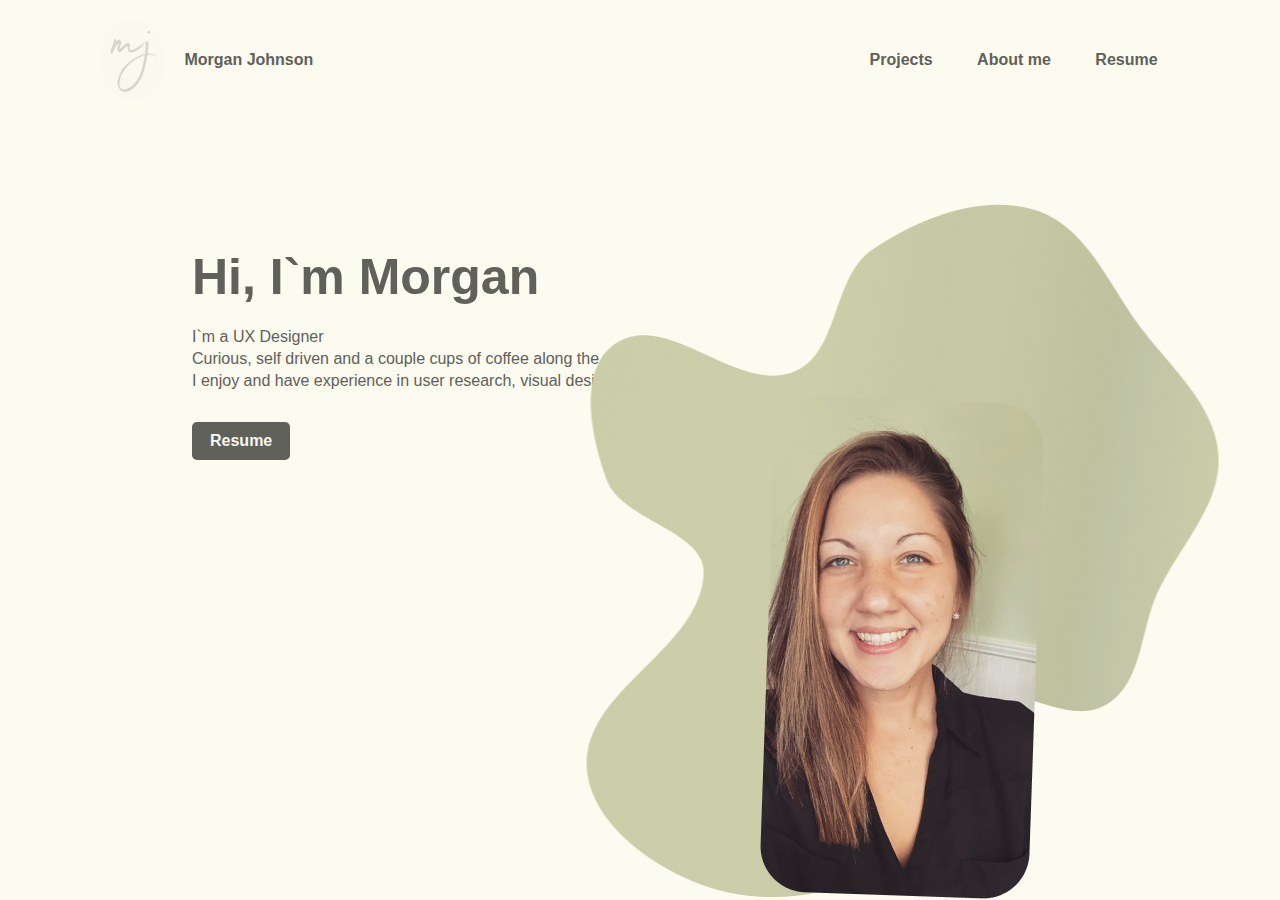
==== index.html @ 82e25c68 "add css styles to hero and nav" ====
<!DOCTYPE html>
<html lang="en">
  <head>
    <meta charset="UTF-8" />
    <meta http-equiv="X-UA-Compatible" content="IE=edge" />
    <meta name="viewport" content="width=device-width, initial-scale=1.0" />
    <title>Morgan Johnson | UX</title>
  </head>
  <body></body>
    <link rel="stylesheet" href="css/styles.css" />
  </head>
  <body>
    <div class="hero">
      <nav>
        <div class="logo-header">
          <img src="images/masked circle logo.png" class="logo" />
          <span>Morgan Johnson</span>
        </div>
        <ul>
          <li><a href="#">Projects</a></li>
          <li><a href="#">About me</a></li>
          <li><a href="#">Resume</a></li>
        </ul>
      </nav>
      <div class="detail">
        <h1>Hi, I`m Morgan</h1>
        <p>I`m a UX Designer</p>
        <p>Curious, self driven and a couple cups of coffee along the way.</p>
        <p>I enjoy and have experience in user research, visual design & prototyping.</p>
        <a href="#">Resume</a>
      </div>
      <div class="images">  
        <img src="images/Blob a.png" class="blob">
        <img src="images/Morgan Blob 2.png" class="morgan">
      </div>
    </div>
  </body>
</html>
---- css/styles.css ----
* {
  margin: 0;
  padding: 0;
  font-family: Verdana, Geneva, Tahoma, sans-serif;
}

.hero {
  position: relative;
  width: 100%;
  height: 100vh;
  background: rgb(252, 251, 240);
}

nav {
  display: flex;
  width: 84%;
  margin: auto;
  padding: 20px 0;
  align-items: center;
  justify-content: space-between;
}

nav ul li {
  display: inline-block;
  list-style: none;
  margin: 10px 20px;
}

nav ul li a {
  text-decoration: none;
  color: rgb(95, 97, 90);
  font-weight: bold;
}

nav ul li a:hover {
  color: rgb(30, 196, 182);
}

.logo-header {
  display: flex;
  align-items: center;
}
.logo-header span {
  color: rgb(95, 97, 90);
  font-weight: bold;
  margin: 10px 20px;
}

.detail {
  margin-left: 15%;
  margin-top: 10%;
}

.detail h1 {
  font-size: 50px;
  color: rgb(95, 97, 90);
  margin-bottom: 20px;
}

.detail p {
  color: rgb(95, 97, 90);
  line-height: 22px;
}

.detail a {
  background: rgb(95, 97, 90);
  padding: 10px 18px;
  text-decoration: none;
  font-weight: bold;
  color: rgb(250, 246, 241);
  display: inline-block;
  margin: 30px 0;
  border-radius: 5px;
}

.images {
  width: 45%;
  height: 10%;
  position: absolute;
  bottom: 0;
  right: 90px;
}

.images img {
  height: fit-content 20%;
  position: absolute;
  left: 50%;
  bottom: 0;
  transform: translateX(-50%);
  transition: bottom 1s, left 1s;
}

.images:hover .blob {
  bottom: 40px;
}

.images:hover .morgan {
  left: 45%;
}
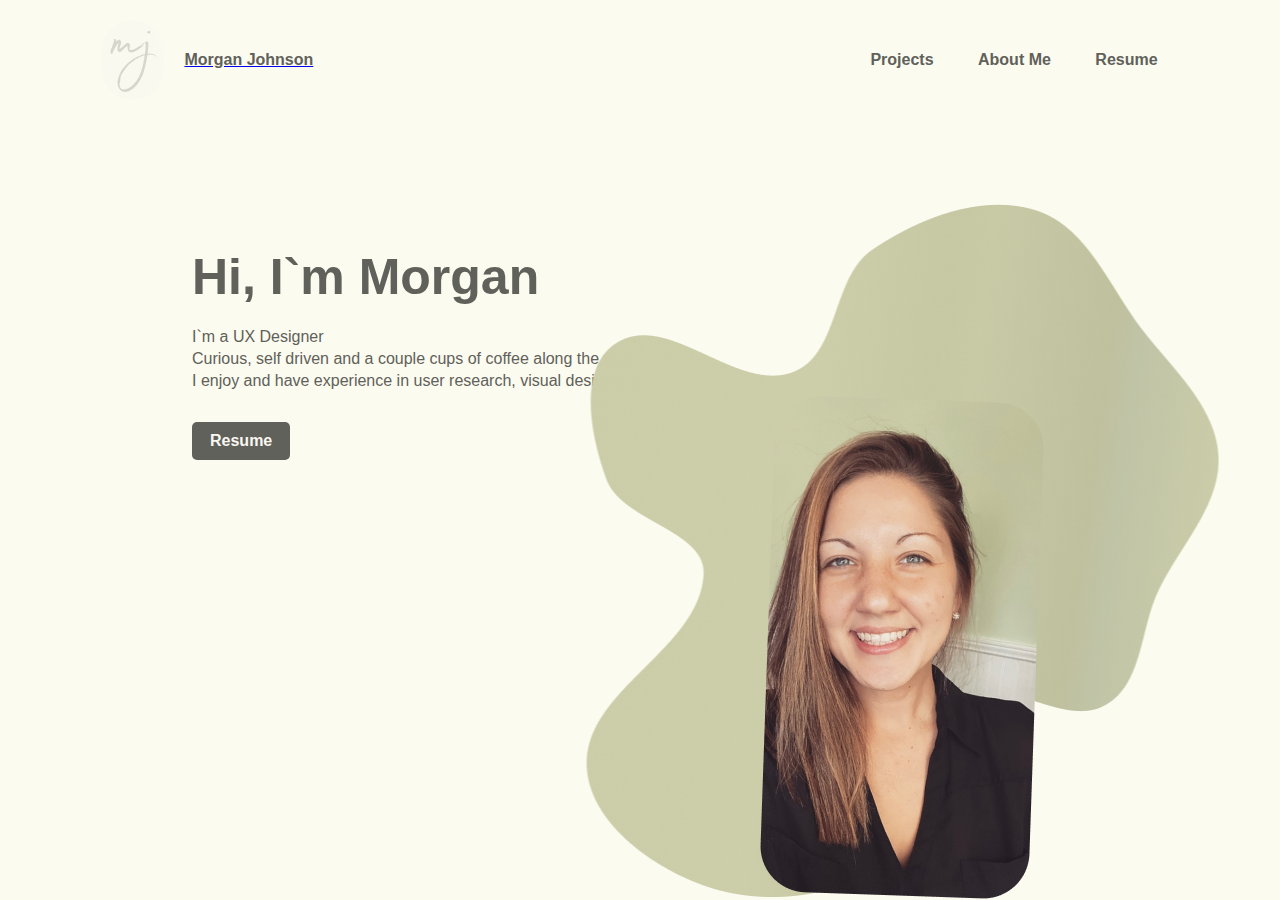
==== commit f9c25055: "updated css styles to projects page" ====
--- a/index.html
+++ b/index.html
@@ -12,14 +12,16 @@
   <body>
     <div class="hero">
       <nav>
-        <div class="logo-header">
-          <img src="images/masked circle logo.png" class="logo" />
-          <span>Morgan Johnson</span>
-        </div>
+        <a href="/">
+          <div class="logo-header">
+            <img src="images/masked circle logo.png" class="logo" />
+            <span class="logo-name">Morgan Johnson</span>
+          </div>
+        </a>
         <ul>
-          <li><a href="#">Projects</a></li>
-          <li><a href="#">About me</a></li>
-          <li><a href="#">Resume</a></li>
+          <li><a href="/pages/projects.html">Projects</a></li>
+          <li><a href="/pages/aboutMe.html">About Me</a></li>
+          <li><a href="/pages/resume.html">Resume</a></li>
         </ul>
       </nav>
       <div class="detail">
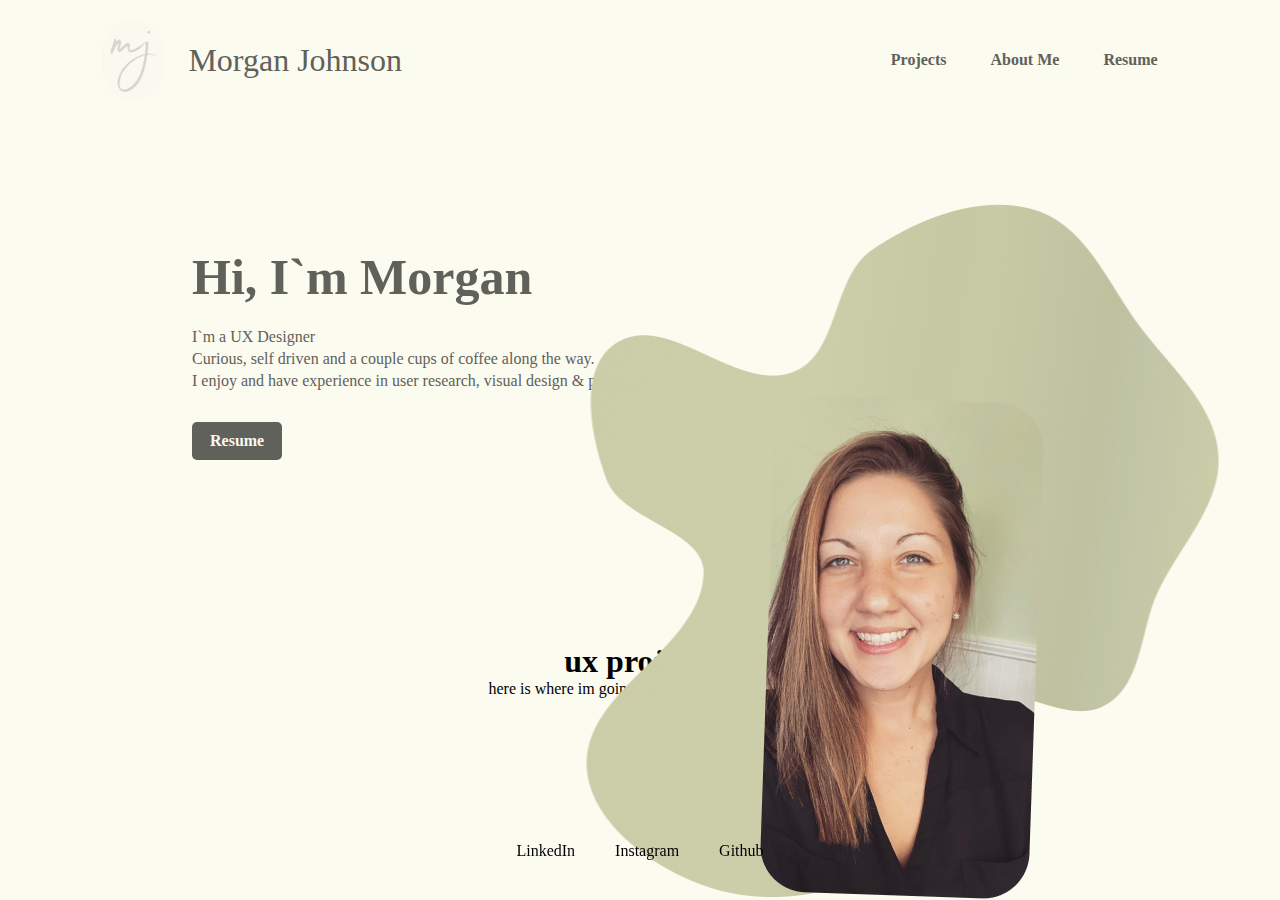
==== commit 1d3c682a: "added section and footer to index.html" ====
--- a/index.html
+++ b/index.html
@@ -35,6 +35,17 @@
         <img src="images/Blob a.png" class="blob">
         <img src="images/Morgan Blob 2.png" class="morgan">
       </div>
+      <section class="main">  
+        <h1>ux projects</h1>
+        <p> here is where im going to list all of my projects</p>
+      </section>
+      <footer>  
+        <ul>  
+          <li>LinkedIn</li>
+          <li>Instagram</li>
+          <li><a href="https://github.com/mojoe15" target="_blank">Github</a></li>
+        </ul>
+      </footer>
     </div>
   </body>
 </html>
--- a/css/styles.css
+++ b/css/styles.css
@@ -1,7 +1,12 @@
 * {
   margin: 0;
   padding: 0;
-  font-family: Verdana, Geneva, Tahoma, sans-serif;
+  font-family: serif;
+}
+
+a {
+  color: inherit;
+  text-decoration: none;
 }
 
 .hero {
@@ -34,16 +39,6 @@
 
 nav ul li a:hover {
   color: rgb(30, 196, 182);
-}
-
-.logo-header {
-  display: flex;
-  align-items: center;
-}
-.logo-header span {
-  color: rgb(95, 97, 90);
-  font-weight: bold;
-  margin: 10px 20px;
 }
 
 .detail {
@@ -97,3 +92,39 @@
 .images:hover .morgan {
   left: 45%;
 }
+
+.logo-header {
+  display: flex;
+  align-items: center;
+}
+
+.logo-name {
+  margin-left: 24px;
+  font-size: 2rem;
+  color: rgb(95, 97, 90);
+}
+
+.main {
+  margin-top: 17vh;
+  text-align: center;
+}
+
+footer {
+  position: fixed;
+  bottom: 0;
+  left: 0;
+  display: flex;
+  justify-content: center;
+}
+
+footer ul {
+  display: flex;
+  width: 100vw;
+  justify-content: center;
+}
+
+footer ul li {
+  display: inline-block;
+  list-style: none;
+  margin: 10px 20px 40px 20px;
+}
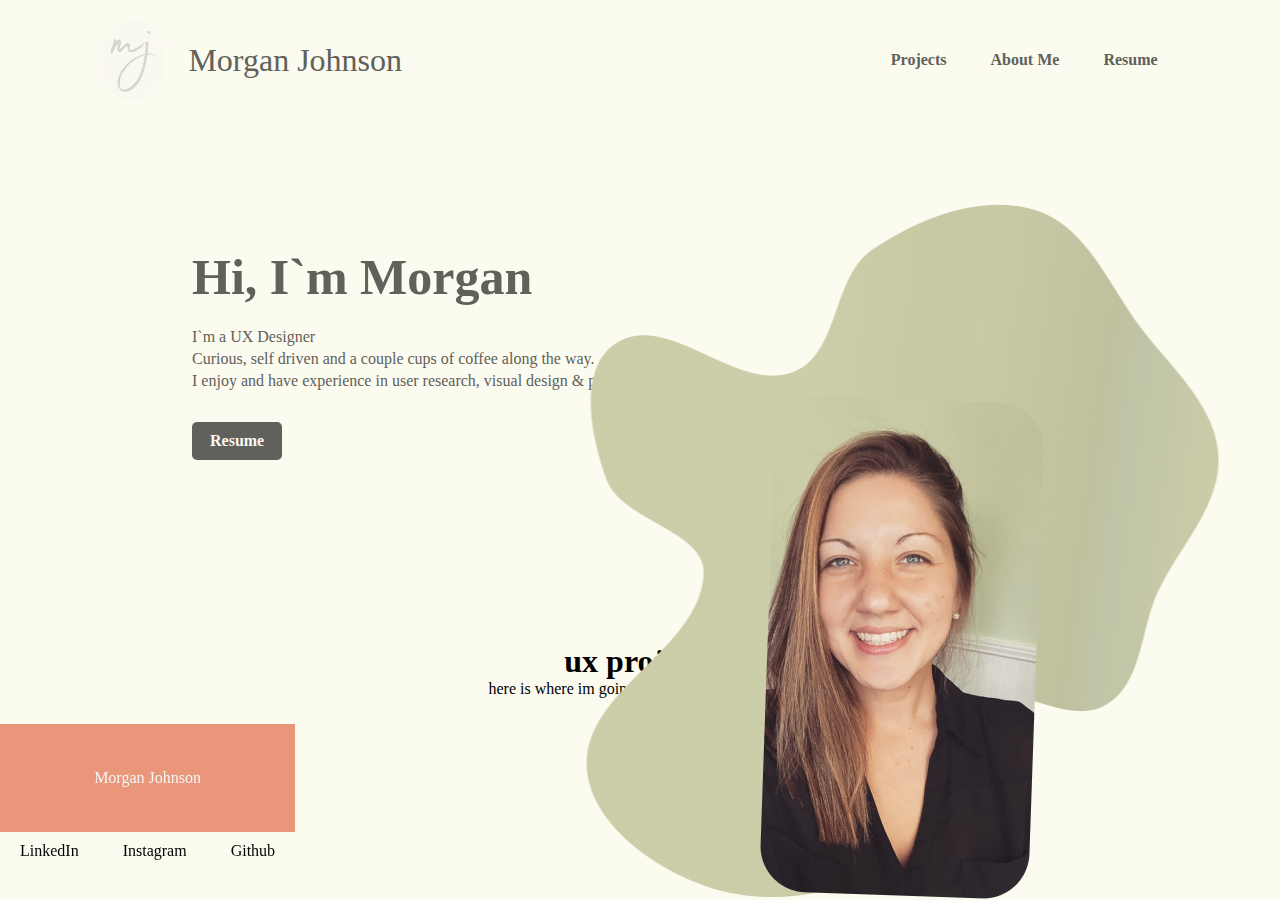
==== commit 5725b76f: "dark salmon footer and social links" ====
--- a/index.html
+++ b/index.html
@@ -5,8 +5,6 @@
     <meta http-equiv="X-UA-Compatible" content="IE=edge" />
     <meta name="viewport" content="width=device-width, initial-scale=1.0" />
     <title>Morgan Johnson | UX</title>
-  </head>
-  <body></body>
     <link rel="stylesheet" href="css/styles.css" />
   </head>
   <body>
@@ -28,22 +26,28 @@
         <h1>Hi, I`m Morgan</h1>
         <p>I`m a UX Designer</p>
         <p>Curious, self driven and a couple cups of coffee along the way.</p>
-        <p>I enjoy and have experience in user research, visual design & prototyping.</p>
+        <p>
+          I enjoy and have experience in user research, visual design &
+          prototyping.
+        </p>
         <a href="#">Resume</a>
       </div>
-      <div class="images">  
-        <img src="images/Blob a.png" class="blob">
-        <img src="images/Morgan Blob 2.png" class="morgan">
+      <div class="images">
+        <img src="images/Blob a.png" class="blob" />
+        <img src="images/Morgan Blob 2.png" class="morgan" />
       </div>
-      <section class="main">  
+      <section class="main">
         <h1>ux projects</h1>
-        <p> here is where im going to list all of my projects</p>
+        <p>here is where im going to list all of my projects</p>
       </section>
-      <footer>  
-        <ul>  
+      <footer>
+        <p>Morgan Johnson</p>
+        <ul>
           <li>LinkedIn</li>
           <li>Instagram</li>
-          <li><a href="https://github.com/mojoe15" target="_blank">Github</a></li>
+          <li>
+            <a href="https://github.com/mojoe15" target="_blank">Github</a>
+          </li>
         </ul>
       </footer>
     </div>
--- a/css/styles.css
+++ b/css/styles.css
@@ -113,14 +113,9 @@
   position: fixed;
   bottom: 0;
   left: 0;
-  display: flex;
+  display: block;
   justify-content: center;
-}
-
-footer ul {
-  display: flex;
-  width: 100vw;
-  justify-content: center;
+  border-bottom: 100px darksalmon;
 }
 
 footer ul li {
@@ -128,3 +123,10 @@
   list-style: none;
   margin: 10px 20px 40px 20px;
 }
+
+footer p {
+  text-align: center;
+  padding: 45px;
+  background-color: darksalmon;
+  color: whitesmoke;
+}
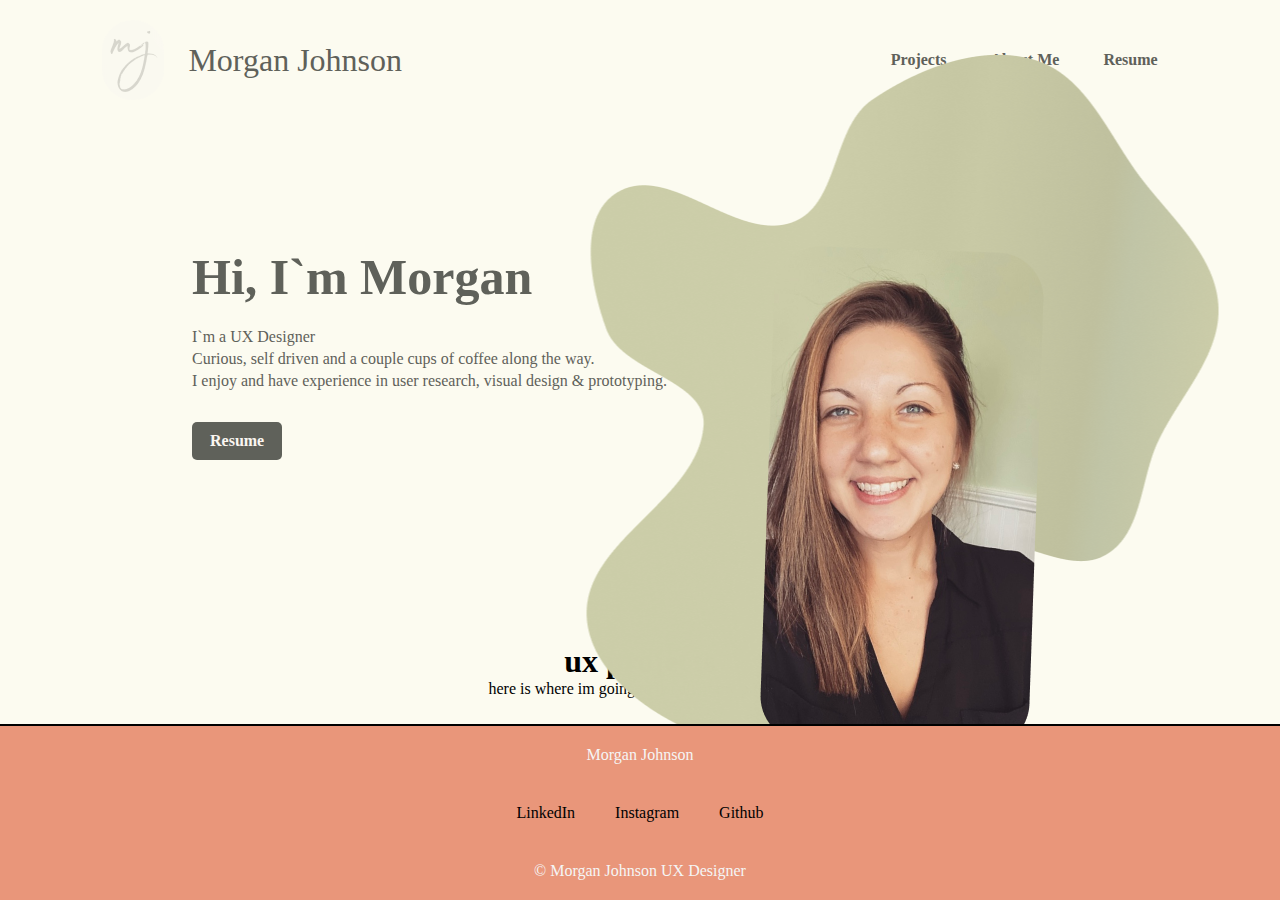
==== commit 10c89dad: "added footer and copyright logo" ====
--- a/index.html
+++ b/index.html
@@ -49,6 +49,7 @@
             <a href="https://github.com/mojoe15" target="_blank">Github</a>
           </li>
         </ul>
+        <p>&copy; Morgan Johnson UX Designer</p>
       </footer>
     </div>
   </body>
--- a/css/styles.css
+++ b/css/styles.css
@@ -76,21 +76,50 @@
   right: 90px;
 }
 
+/* mobile first design */
 .images img {
-  height: fit-content 20%;
-  position: absolute;
-  left: 50%;
-  bottom: 0;
-  transform: translateX(-50%);
-  transition: bottom 1s, left 1s;
+  display: none;
 }
 
-.images:hover .blob {
-  bottom: 40px;
+/* media query */
+@media screen and (min-width: 768px) {
+  .images img {
+    display: block;
+    position: absolute;
+    bottom: 300px;
+    left: 200px;
+  }
+
+  .images .blob {
+    display: none;
+  }
+
+  .morgan {
+    left: 400px;
+  }
 }
 
-.images:hover .morgan {
-  left: 45%;
+/* media query */
+@media screen and (min-width: 1200px) {
+  .images img {
+    height: fit-content 20%;
+    position: absolute;
+    left: 50%;
+    bottom: 150px;
+    transform: translateX(-50%);
+    transition: bottom 1s, left 1s;
+  }
+
+  .images .blob {
+    display: block;
+  }
+  .images:hover .blob {
+    bottom: 40px;
+  }
+
+  .images:hover .morgan {
+    left: 45%;
+  }
 }
 
 .logo-header {
@@ -111,22 +140,29 @@
 
 footer {
   position: fixed;
+  display: flex;
+  flex-direction: column;
+  justify-content: center;
   bottom: 0;
   left: 0;
-  display: block;
+  background-color: darksalmon;
+  border-top: 2px solid black;
+  width: 100%;
+}
+
+footer ul {
+  display: flex;
   justify-content: center;
-  border-bottom: 100px darksalmon;
 }
 
 footer ul li {
   display: inline-block;
   list-style: none;
-  margin: 10px 20px 40px 20px;
+  margin: 20px 20px 20px 20px;
 }
 
 footer p {
   text-align: center;
-  padding: 45px;
-  background-color: darksalmon;
+  padding: 20px;
   color: whitesmoke;
 }
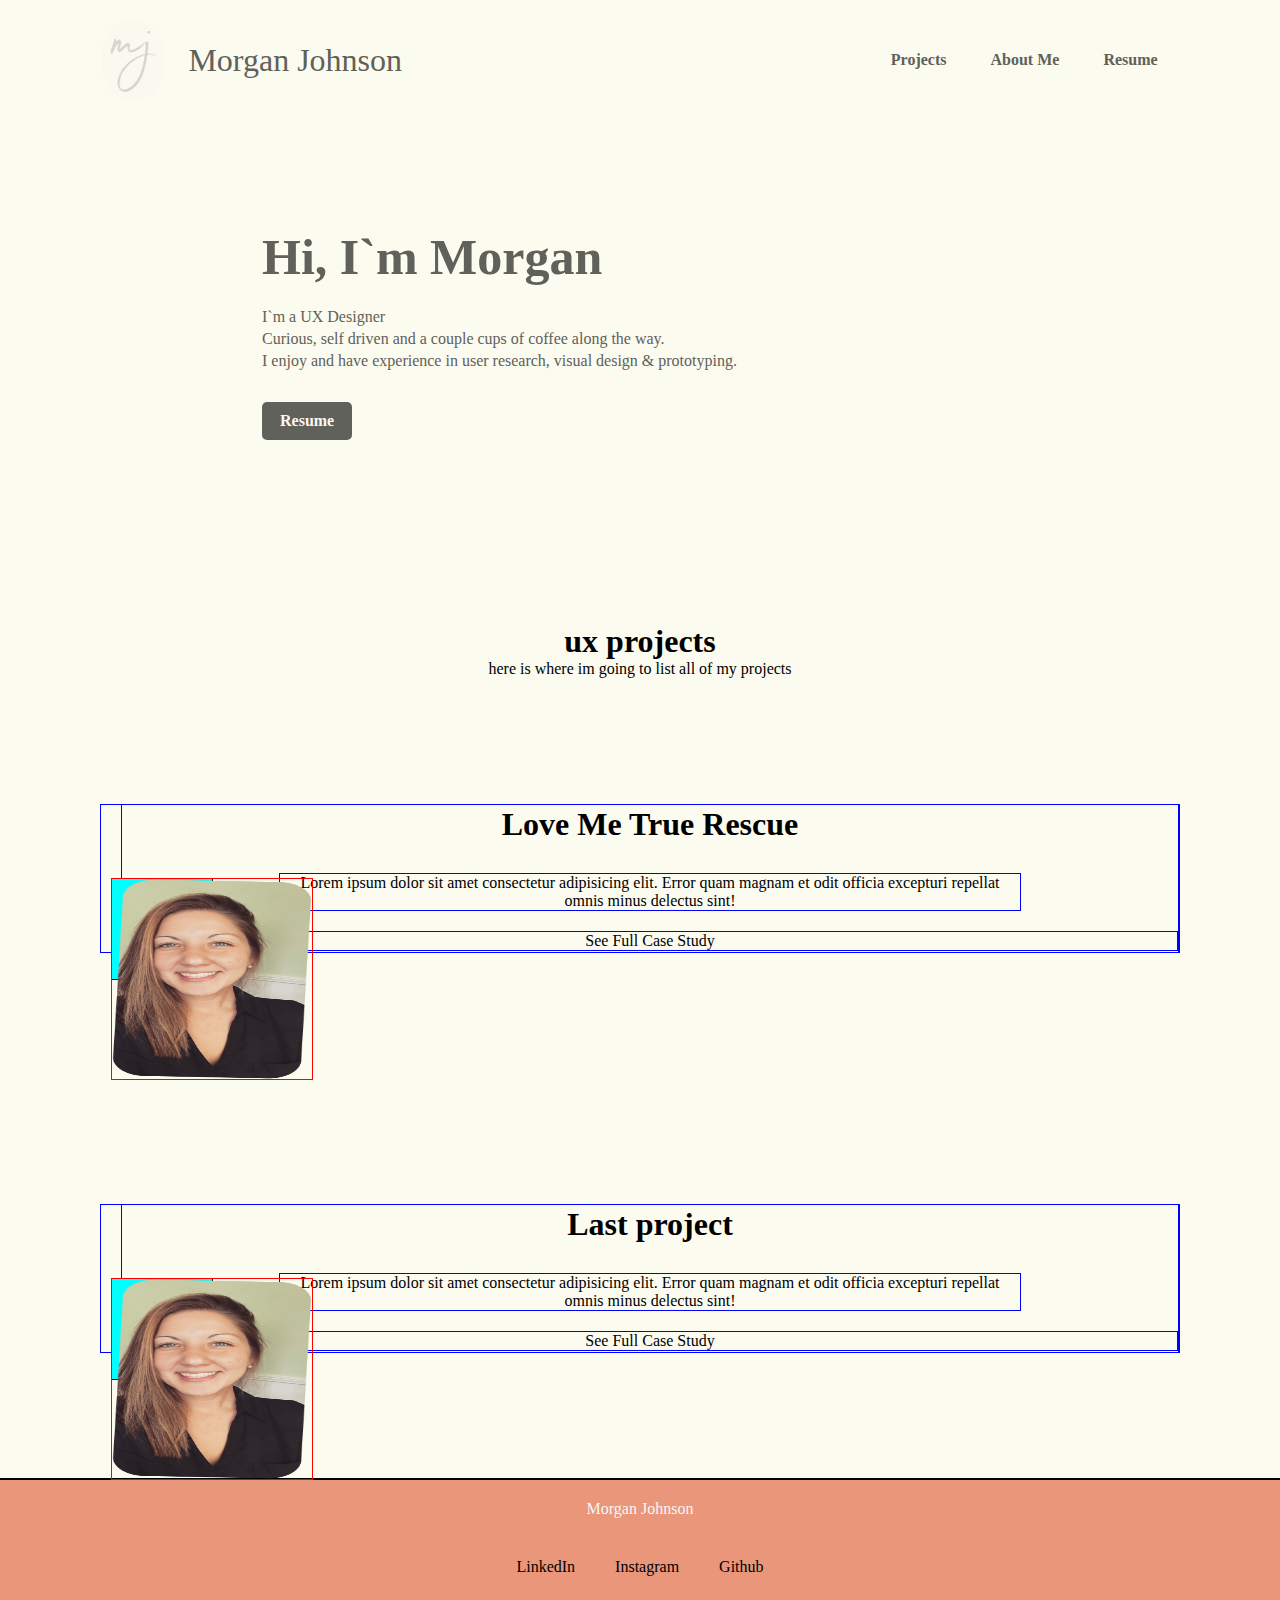
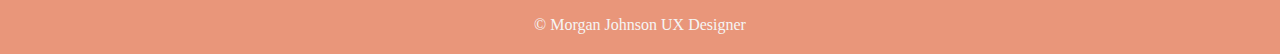
==== commit 15093b7e: "added css styles to projects container" ====
--- a/index.html
+++ b/index.html
@@ -1,56 +1,128 @@
 <!DOCTYPE html>
 <html lang="en">
-  <head>
-    <meta charset="UTF-8" />
-    <meta http-equiv="X-UA-Compatible" content="IE=edge" />
-    <meta name="viewport" content="width=device-width, initial-scale=1.0" />
-    <title>Morgan Johnson | UX</title>
-    <link rel="stylesheet" href="css/styles.css" />
-  </head>
-  <body>
-    <div class="hero">
-      <nav>
-        <a href="/">
-          <div class="logo-header">
-            <img src="images/masked circle logo.png" class="logo" />
-            <span class="logo-name">Morgan Johnson</span>
-          </div>
-        </a>
-        <ul>
-          <li><a href="/pages/projects.html">Projects</a></li>
-          <li><a href="/pages/aboutMe.html">About Me</a></li>
-          <li><a href="/pages/resume.html">Resume</a></li>
-        </ul>
-      </nav>
-      <div class="detail">
-        <h1>Hi, I`m Morgan</h1>
-        <p>I`m a UX Designer</p>
-        <p>Curious, self driven and a couple cups of coffee along the way.</p>
-        <p>
-          I enjoy and have experience in user research, visual design &
-          prototyping.
-        </p>
-        <a href="#">Resume</a>
-      </div>
-      <div class="images">
-        <img src="images/Blob a.png" class="blob" />
-        <img src="images/Morgan Blob 2.png" class="morgan" />
-      </div>
-      <section class="main">
-        <h1>ux projects</h1>
-        <p>here is where im going to list all of my projects</p>
-      </section>
-      <footer>
-        <p>Morgan Johnson</p>
-        <ul>
-          <li>LinkedIn</li>
-          <li>Instagram</li>
-          <li>
-            <a href="https://github.com/mojoe15" target="_blank">Github</a>
-          </li>
-        </ul>
-        <p>&copy; Morgan Johnson UX Designer</p>
-      </footer>
-    </div>
-  </body>
+    <head>
+        <meta charset="UTF-8" />
+        <meta http-equiv="X-UA-Compatible" content="IE=edge" />
+        <meta name="viewport" content="width=device-width, initial-scale=1.0" />
+        <title>Morgan Johnson | UX</title>
+        <link rel="stylesheet" href="css/styles.css" />
+    </head>
+    <body>
+        <div class="hero">
+            <nav>
+                <a href="/">
+                    <div class="logo-header">
+                        <img src="images/masked circle logo.png" class="logo" />
+                        <span class="logo-name">Morgan Johnson</span>
+                    </div>
+                </a>
+                <ul>
+                    <li><a href="#projects-section">Projects</a></li>
+                    <li><a href="/pages/aboutMe.html">About Me</a></li>
+                    <li><a href="/pages/resume.html">Resume</a></li>
+                </ul>
+            </nav>
+            <div class="body-margin">
+                <div class="detail">
+                    <h1>Hi, I`m Morgan</h1>
+                    <p>I`m a UX Designer</p>
+                    <p>
+                        Curious, self driven and a couple cups of coffee along
+                        the way.
+                    </p>
+                    <p>
+                        I enjoy and have experience in user research, visual
+                        design & prototyping.
+                    </p>
+                    <a href="#">Resume</a>
+                </div>
+                <div class="blob-with-image">
+                    <img src="images/Blob a.png" class="blob" />
+                    <img src="images/Morgan Blob 2.png" class="morgan" />
+                </div>
+                <section class="main" id="projects-section">
+                    <div>
+                        <h1>ux projects</h1>
+                        <p>here is where im going to list all of my projects</p>
+                    </div>
+                    <div class="projects">
+                        <div class="project-card-image-left">
+                            <div class="project-image-left">
+                                <div class="project-blob"></div>
+                                <img
+                                    src="images/Morgan Blob 2.png"
+                                    class="project-image"
+                                />
+                            </div>
+                            <div class="project-description">
+                                <h1>Love Me True Rescue</h1>
+                                <p>
+                                    Lorem ipsum dolor sit amet consectetur
+                                    adipisicing elit. Error quam magnam et odit
+                                    officia excepturi repellat omnis minus
+                                    delectus sint!
+                                </p>
+                                <a href="/" target="_blank"
+                                    >See Full Case Study</a
+                                >
+                            </div>
+                        </div>
+                        <!-- <div class="project-card-image-right">
+                            <div class="project-description">
+                                <h1>Second project</h1>
+                                <p>
+                                    Lorem ipsum dolor sit amet consectetur
+                                    adipisicing elit. Error quam magnam et odit
+                                    officia excepturi repellat omnis minus
+                                    delectus sint!
+                                </p>
+                                <a href="/" target="_blank"
+                                    >See Full Case Study</a
+                                >
+                            </div>
+                            <div class="project-image-right">
+                                <img  class="" />
+                                <img src="images/Morgan Blob 2.png" class="" />
+                            </div>
+                        </div> -->
+                        <div class="project-card-image-left">
+                            <div class="project-image-left">
+                                <div class="project-blob"></div>
+                                <img
+                                    src="images/Morgan Blob 2.png"
+                                    class="project-image"
+                                />
+                            </div>
+                            <div class="project-description">
+                                <h1>Last project</h1>
+                                <p>
+                                    Lorem ipsum dolor sit amet consectetur
+                                    adipisicing elit. Error quam magnam et odit
+                                    officia excepturi repellat omnis minus
+                                    delectus sint!
+                                </p>
+                                <a href="/" target="_blank"
+                                    >See Full Case Study</a
+                                >
+                            </div>
+                        </div>
+                    </div>
+                </section>
+            </div>
+
+            <footer>
+                <p>Morgan Johnson</p>
+                <ul>
+                    <li>LinkedIn</li>
+                    <li>Instagram</li>
+                    <li>
+                        <a href="https://github.com/mojoe15" target="_blank"
+                            >Github</a
+                        >
+                    </li>
+                </ul>
+                <p>&copy; Morgan Johnson UX Designer</p>
+            </footer>
+        </div>
+    </body>
 </html>
--- a/css/styles.css
+++ b/css/styles.css
@@ -1,168 +1,266 @@
 * {
-  margin: 0;
-  padding: 0;
-  font-family: serif;
+    margin: 0;
+    padding: 0;
+    font-family: serif;
+}
+
+html {
+    scroll-behavior: smooth;
 }
 
 a {
-  color: inherit;
-  text-decoration: none;
+    color: inherit;
+    text-decoration: none;
 }
 
 .hero {
-  position: relative;
-  width: 100%;
-  height: 100vh;
-  background: rgb(252, 251, 240);
+    position: relative;
+    width: 100%;
+    height: 100%;
+    background: rgb(252, 251, 240);
 }
 
 nav {
-  display: flex;
-  width: 84%;
-  margin: auto;
-  padding: 20px 0;
-  align-items: center;
-  justify-content: space-between;
+    display: flex;
+    width: 84%;
+    margin: auto;
+    padding: 20px 0;
+    align-items: center;
+    justify-content: space-between;
 }
 
 nav ul li {
-  display: inline-block;
-  list-style: none;
-  margin: 10px 20px;
+    display: inline-block;
+    list-style: none;
+    margin: 10px 20px;
 }
 
 nav ul li a {
-  text-decoration: none;
-  color: rgb(95, 97, 90);
-  font-weight: bold;
+    text-decoration: none;
+    color: rgb(95, 97, 90);
+    font-weight: bold;
 }
 
 nav ul li a:hover {
-  color: rgb(30, 196, 182);
+    color: rgb(30, 196, 182);
+}
+
+.body-margin {
+    margin: 0;
+}
+
+@media screen and (min-width: 600px) and (max-width: 768px) {
+    .body-margin {
+        margin: 0px 25px;
+    }
+}
+
+@media screen and (min-width: 768px) {
+    .body-margin {
+        margin: 0px 100px;
+    }
 }
 
 .detail {
-  margin-left: 15%;
-  margin-top: 10%;
+    margin-left: 15%;
+    margin-top: 10%;
 }
 
 .detail h1 {
-  font-size: 50px;
-  color: rgb(95, 97, 90);
-  margin-bottom: 20px;
+    font-size: 50px;
+    color: rgb(95, 97, 90);
+    margin-bottom: 20px;
 }
 
 .detail p {
-  color: rgb(95, 97, 90);
-  line-height: 22px;
+    color: rgb(95, 97, 90);
+    line-height: 22px;
 }
 
 .detail a {
-  background: rgb(95, 97, 90);
-  padding: 10px 18px;
-  text-decoration: none;
-  font-weight: bold;
-  color: rgb(250, 246, 241);
-  display: inline-block;
-  margin: 30px 0;
-  border-radius: 5px;
-}
-
-.images {
-  width: 45%;
-  height: 10%;
-  position: absolute;
-  bottom: 0;
-  right: 90px;
+    background: rgb(95, 97, 90);
+    padding: 10px 18px;
+    text-decoration: none;
+    font-weight: bold;
+    color: rgb(250, 246, 241);
+    display: inline-block;
+    margin: 30px 0;
+    border-radius: 5px;
+}
+
+.blob-with-image {
+    width: 45%;
+    height: 10%;
+    position: absolute;
+    bottom: 0;
+    right: 90px;
 }
 
 /* mobile first design */
-.images img {
-  display: none;
+.blob-with-image img {
+    display: none;
 }
 
 /* media query */
 @media screen and (min-width: 768px) {
-  .images img {
-    display: block;
-    position: absolute;
-    bottom: 300px;
-    left: 200px;
-  }
-
-  .images .blob {
-    display: none;
-  }
-
-  .morgan {
-    left: 400px;
-  }
+    .blob-with-image img {
+        /* put back display: block to this CSS selector */
+        display: none;
+        position: absolute;
+        bottom: 300px;
+        left: 200px;
+    }
+
+    .blob-with-image .blob {
+        /* put back display: block to this CSS selector */
+        display: none;
+    }
+
+    .morgan {
+        left: 400px;
+    }
 }
 
 /* media query */
 @media screen and (min-width: 1200px) {
-  .images img {
-    height: fit-content 20%;
+    .blob-with-image img {
+        height: fit-content 20%;
+        position: absolute;
+        left: 50%;
+        bottom: 150px;
+        transform: translateX(-50%);
+        transition: bottom 1s, left 1s;
+    }
+
+    .blob-with-image .blob {
+        /* put back display: block to this CSS selector */
+        display: none;
+    }
+    .blob-with-image:hover .blob {
+        bottom: 40px;
+    }
+
+    .blob-with-image:hover .morgan {
+        left: 45%;
+    }
+}
+
+.logo-header {
+    display: flex;
+    align-items: center;
+}
+
+.logo-name {
+    margin-left: 24px;
+    font-size: 2rem;
+    color: rgb(95, 97, 90);
+}
+
+.main {
+    margin-top: 17vh;
+    text-align: center;
+}
+
+.projects {
+    height: 800px;
+    display: flex;
+    flex-direction: column;
+    justify-content: space-around;
+}
+
+.project-card-image-left {
+    display: flex;
+    justify-content: center;
+    align-items: center;
+    border: solid 1px blue;
+}
+
+.project-card-image-left img {
+    flex: 1;
+}
+
+.project-card-image-left h1 {
+    margin-bottom: 30px;
+}
+
+.project-card-image-left a {
+    margin-top: 20px;
+    border: solid 1px blue;
+}
+
+.project-card-image-left p {
+    width: 70%;
+    border: solid 1px blue;
+    align-self: center;
+}
+
+.project-card-image-left img {
+    height: 200px;
+    width: 200px;
+}
+
+.project-image-left {
+    padding: 10px;
+}
+
+.project-image {
     position: absolute;
-    left: 50%;
-    bottom: 150px;
-    transform: translateX(-50%);
-    transition: bottom 1s, left 1s;
-  }
-
-  .images .blob {
-    display: block;
-  }
-  .images:hover .blob {
-    bottom: 40px;
-  }
-
-  .images:hover .morgan {
-    left: 45%;
-  }
-}
-
-.logo-header {
-  display: flex;
-  align-items: center;
-}
-
-.logo-name {
-  margin-left: 24px;
-  font-size: 2rem;
-  color: rgb(95, 97, 90);
-}
-
-.main {
-  margin-top: 17vh;
-  text-align: center;
+    border: solid 1px red;
+}
+
+.project-blob {
+    position: absolute;
+    height: 100px;
+    width: 100px;
+    background-color: cyan;
+    border: solid 1px black;
+}
+
+.project-description {
+    flex: 2;
+    display: flex;
+    flex-direction: column;
+    justify-content: center;
+    height: 100%;
+    border: solid 1px blue;
+}
+
+.project-card-image-right {
+    display: flex;
+    justify-content: center;
+    align-items: center;
+    /* border: solid 1px red; */
+}
+
+.project-card-image-right img {
+    height: 200px;
+    width: 200px;
 }
 
 footer {
-  position: fixed;
-  display: flex;
-  flex-direction: column;
-  justify-content: center;
-  bottom: 0;
-  left: 0;
-  background-color: darksalmon;
-  border-top: 2px solid black;
-  width: 100%;
+    display: flex;
+    flex-direction: column;
+    justify-content: center;
+    bottom: 0;
+    left: 0;
+    background-color: darksalmon;
+    border-top: 2px solid black;
+    width: 100%;
 }
 
 footer ul {
-  display: flex;
-  justify-content: center;
+    display: flex;
+    justify-content: center;
 }
 
 footer ul li {
-  display: inline-block;
-  list-style: none;
-  margin: 20px 20px 20px 20px;
+    display: inline-block;
+    list-style: none;
+    margin: 20px 20px 20px 20px;
 }
 
 footer p {
-  text-align: center;
-  padding: 20px;
-  color: whitesmoke;
-}
+    text-align: center;
+    padding: 20px;
+    color: whitesmoke;
+}
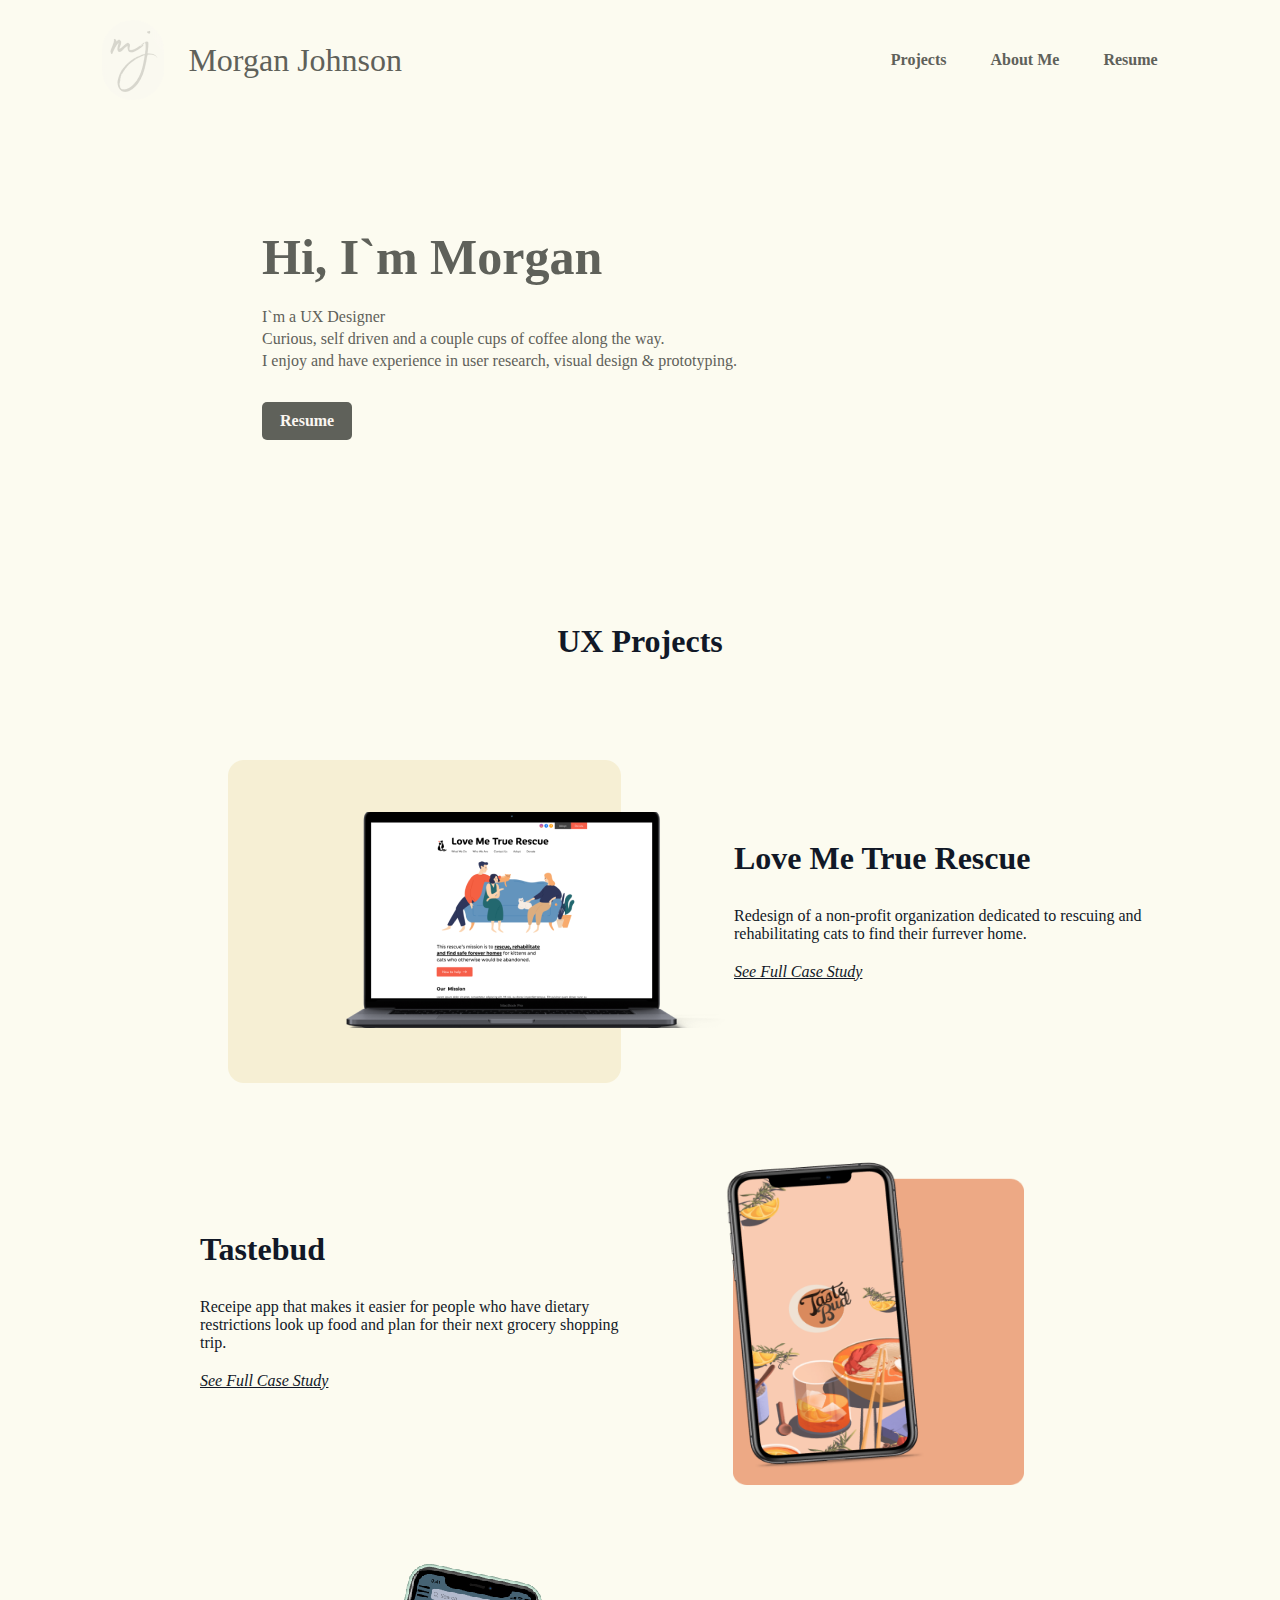
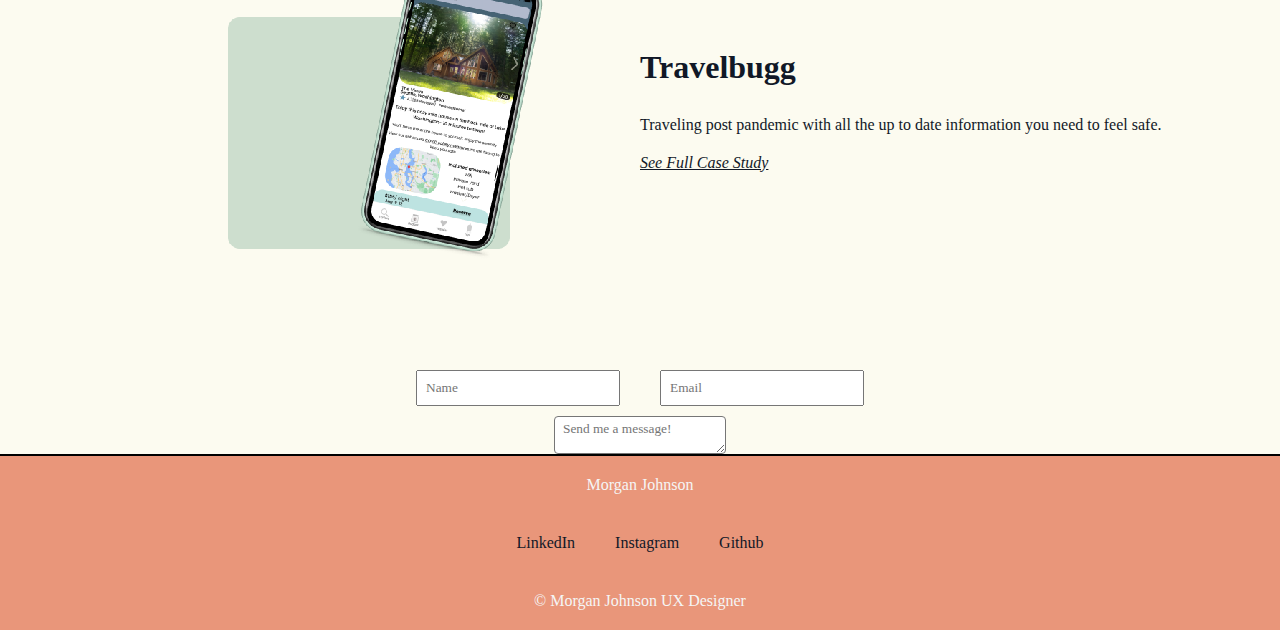
==== commit 5685da90: "corrected homepage layout and added contact me" ====
--- a/index.html
+++ b/index.html
@@ -18,7 +18,7 @@
                 </a>
                 <ul>
                     <li><a href="#projects-section">Projects</a></li>
-                    <li><a href="/pages/aboutMe.html">About Me</a></li>
+                    <li><a href="/pages/about-me.html">About Me</a></li>
                     <li><a href="/pages/resume.html">Resume</a></li>
                 </ul>
             </nav>
@@ -42,64 +42,58 @@
                 </div>
                 <section class="main" id="projects-section">
                     <div>
-                        <h1>ux projects</h1>
-                        <p>here is where im going to list all of my projects</p>
+                        <h1>UX Projects</h1>
                     </div>
                     <div class="projects">
                         <div class="project-card-image-left">
                             <div class="project-image-left">
-                                <div class="project-blob"></div>
                                 <img
-                                    src="images/Morgan Blob 2.png"
+                                    src="images/love-me-rescue-laptop.png"
                                     class="project-image"
                                 />
                             </div>
                             <div class="project-description">
                                 <h1>Love Me True Rescue</h1>
                                 <p>
-                                    Lorem ipsum dolor sit amet consectetur
-                                    adipisicing elit. Error quam magnam et odit
-                                    officia excepturi repellat omnis minus
-                                    delectus sint!
+                                    Redesign of a non-profit organization
+                                    dedicated to rescuing and rehabilitating
+                                    cats to find their furrever home.
                                 </p>
                                 <a href="/" target="_blank"
                                     >See Full Case Study</a
                                 >
                             </div>
                         </div>
-                        <!-- <div class="project-card-image-right">
+                        <div class="project-card-image-right">
                             <div class="project-description">
-                                <h1>Second project</h1>
+                                <h1>Tastebud</h1>
                                 <p>
-                                    Lorem ipsum dolor sit amet consectetur
-                                    adipisicing elit. Error quam magnam et odit
-                                    officia excepturi repellat omnis minus
-                                    delectus sint!
+                                    Receipe app that makes it easier for people
+                                    who have dietary restrictions look up food
+                                    and plan for their next grocery shopping
+                                    trip.
                                 </p>
                                 <a href="/" target="_blank"
                                     >See Full Case Study</a
                                 >
                             </div>
                             <div class="project-image-right">
-                                <img  class="" />
-                                <img src="images/Morgan Blob 2.png" class="" />
+                                <img src="images/tastebud-mobile.png" />
                             </div>
-                        </div> -->
+                        </div>
                         <div class="project-card-image-left">
                             <div class="project-image-left">
-                                <div class="project-blob"></div>
                                 <img
-                                    src="images/Morgan Blob 2.png"
+                                    src="images/travelbugg-mobile.png"
                                     class="project-image"
+                                    id="travelbugg-mobile"
                                 />
                             </div>
                             <div class="project-description">
-                                <h1>Last project</h1>
+                                <h1>Travelbugg</h1>
                                 <p>
-                                    Lorem ipsum dolor sit amet consectetur
-                                    adipisicing elit. Error quam magnam et odit
-                                    officia excepturi repellat omnis minus
-                                    delectus sint!
+                                    Traveling post pandemic with all the up to
+                                    date information you need to feel safe.
                                 </p>
                                 <a href="/" target="_blank"
                                     >See Full Case Study</a
@@ -108,6 +102,24 @@
                         </div>
                     </div>
                 </section>
+                <div class="contact-me">
+                    <div class="contact-me-fname-email">
+                        <input
+                            type="text"
+                            placeholder="Name"
+                            name="name"
+                            id="name-input"
+                        />
+                        <input
+                            type="email"
+                            placeholder="Email"
+                            name="email"
+                            id="email-input"
+                        />
+                    </div>
+
+                    <textarea placeholder="Send me a message!"></textarea>
+                </div>
             </div>
 
             <footer>
--- a/css/styles.css
+++ b/css/styles.css
@@ -2,6 +2,8 @@
     margin: 0;
     padding: 0;
     font-family: serif;
+    --tw-text-opacity: 1;
+    color: rgba(17, 24, 39, var(--tw-text-opacity));
 }
 
 html {
@@ -162,7 +164,7 @@
 }
 
 .projects {
-    height: 800px;
+    height: auto;
     display: flex;
     flex-direction: column;
     justify-content: space-around;
@@ -170,9 +172,9 @@
 
 .project-card-image-left {
     display: flex;
-    justify-content: center;
-    align-items: center;
-    border: solid 1px blue;
+    text-align: left;
+    height: 300px;
+    margin: 100px 0;
 }
 
 .project-card-image-left img {
@@ -180,61 +182,96 @@
 }
 
 .project-card-image-left h1 {
+    font-weight: 600;
     margin-bottom: 30px;
 }
 
 .project-card-image-left a {
     margin-top: 20px;
-    border: solid 1px blue;
-}
-
-.project-card-image-left p {
-    width: 70%;
-    border: solid 1px blue;
-    align-self: center;
-}
-
-.project-card-image-left img {
-    height: 200px;
-    width: 200px;
+    text-decoration: underline;
+    font-style: italic;
 }
 
 .project-image-left {
-    padding: 10px;
+    flex: 1;
+}
+
+#travelbugg-mobile {
+    height: 100%;
 }
 
 .project-image {
-    position: absolute;
-    border: solid 1px red;
-}
-
-.project-blob {
-    position: absolute;
-    height: 100px;
-    width: 100px;
-    background-color: cyan;
-    border: solid 1px black;
+    image-rendering: pixelated;
+    margin-left: 10vw;
 }
 
 .project-description {
-    flex: 2;
+    flex: 1;
     display: flex;
     flex-direction: column;
     justify-content: center;
     height: 100%;
-    border: solid 1px blue;
+    width: 100%;
 }
 
 .project-card-image-right {
     display: flex;
-    justify-content: center;
+    text-align: left;
+    height: 300px;
+}
+
+.project-card-image-right img {
+    height: 325px;
+    width: 300px;
+    margin-left: 84px;
+}
+
+.project-image-right {
+    flex: 1;
+    display: flex;
+}
+
+.project-card-image-right h1 {
+    font-weight: 600;
+    padding-left: 100px;
+    margin-bottom: 30px;
+}
+
+.project-card-image-right a {
+    margin-top: 20px;
+    padding-left: 100px;
+    text-decoration: underline;
+    font-style: italic;
+}
+
+.project-card-image-right p {
+    padding-left: 100px;
+}
+
+.contact-me {
+    display: flex;
+    flex-direction: column;
     align-items: center;
-    /* border: solid 1px red; */
-}
-
-.project-card-image-right img {
-    height: 200px;
-    width: 200px;
+    width: 35vw;
+    margin: 0 auto;
+}
+
+.contact-me-fname-email {
+    width: 100%;
+    display: flex;
+    justify-content: space-between;
+    margin: 10px 0;
+}
+.contact-me input {
+    height: 2rem;
+    width: 12rem;
+    padding-left: 8px;
+}
+
+.contact-me textarea {
+    border-radius: 4px;
+    padding-left: 8px;
+    padding-top: 4px;
 }
 
 footer {
